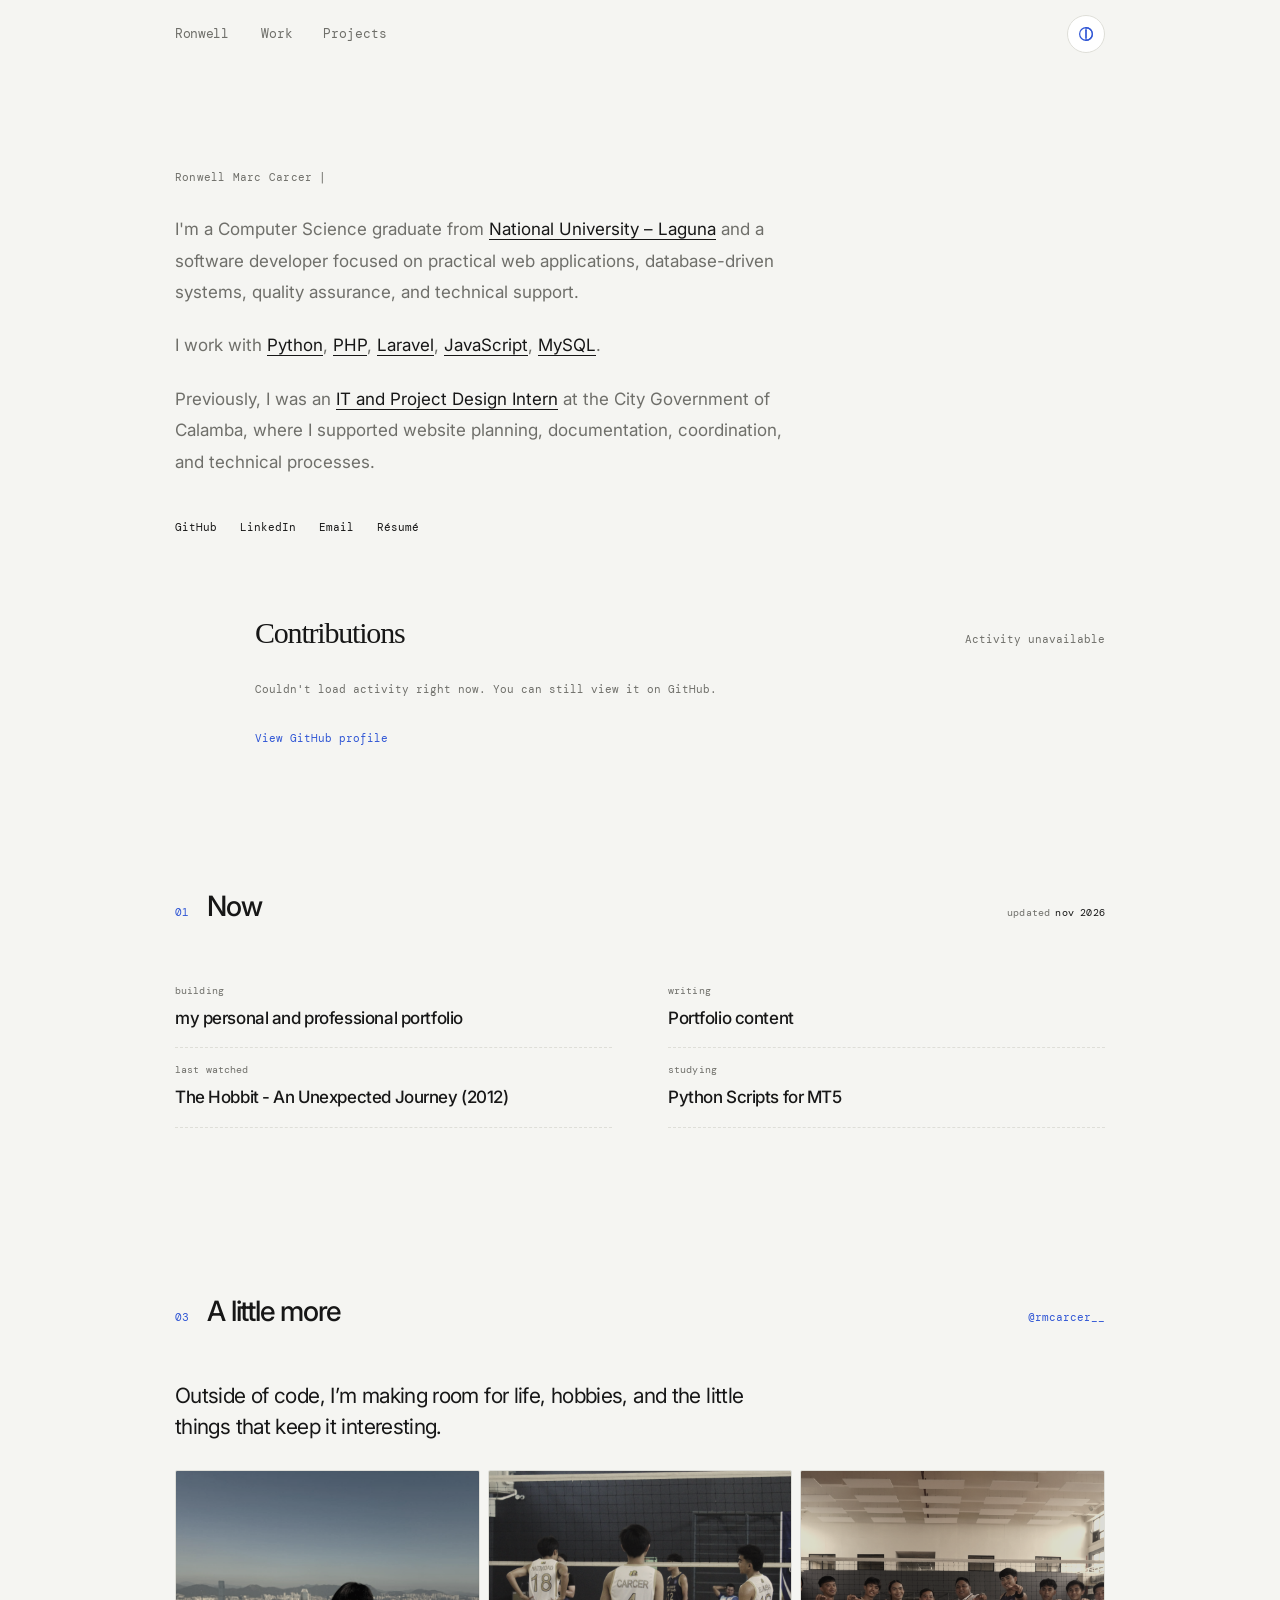
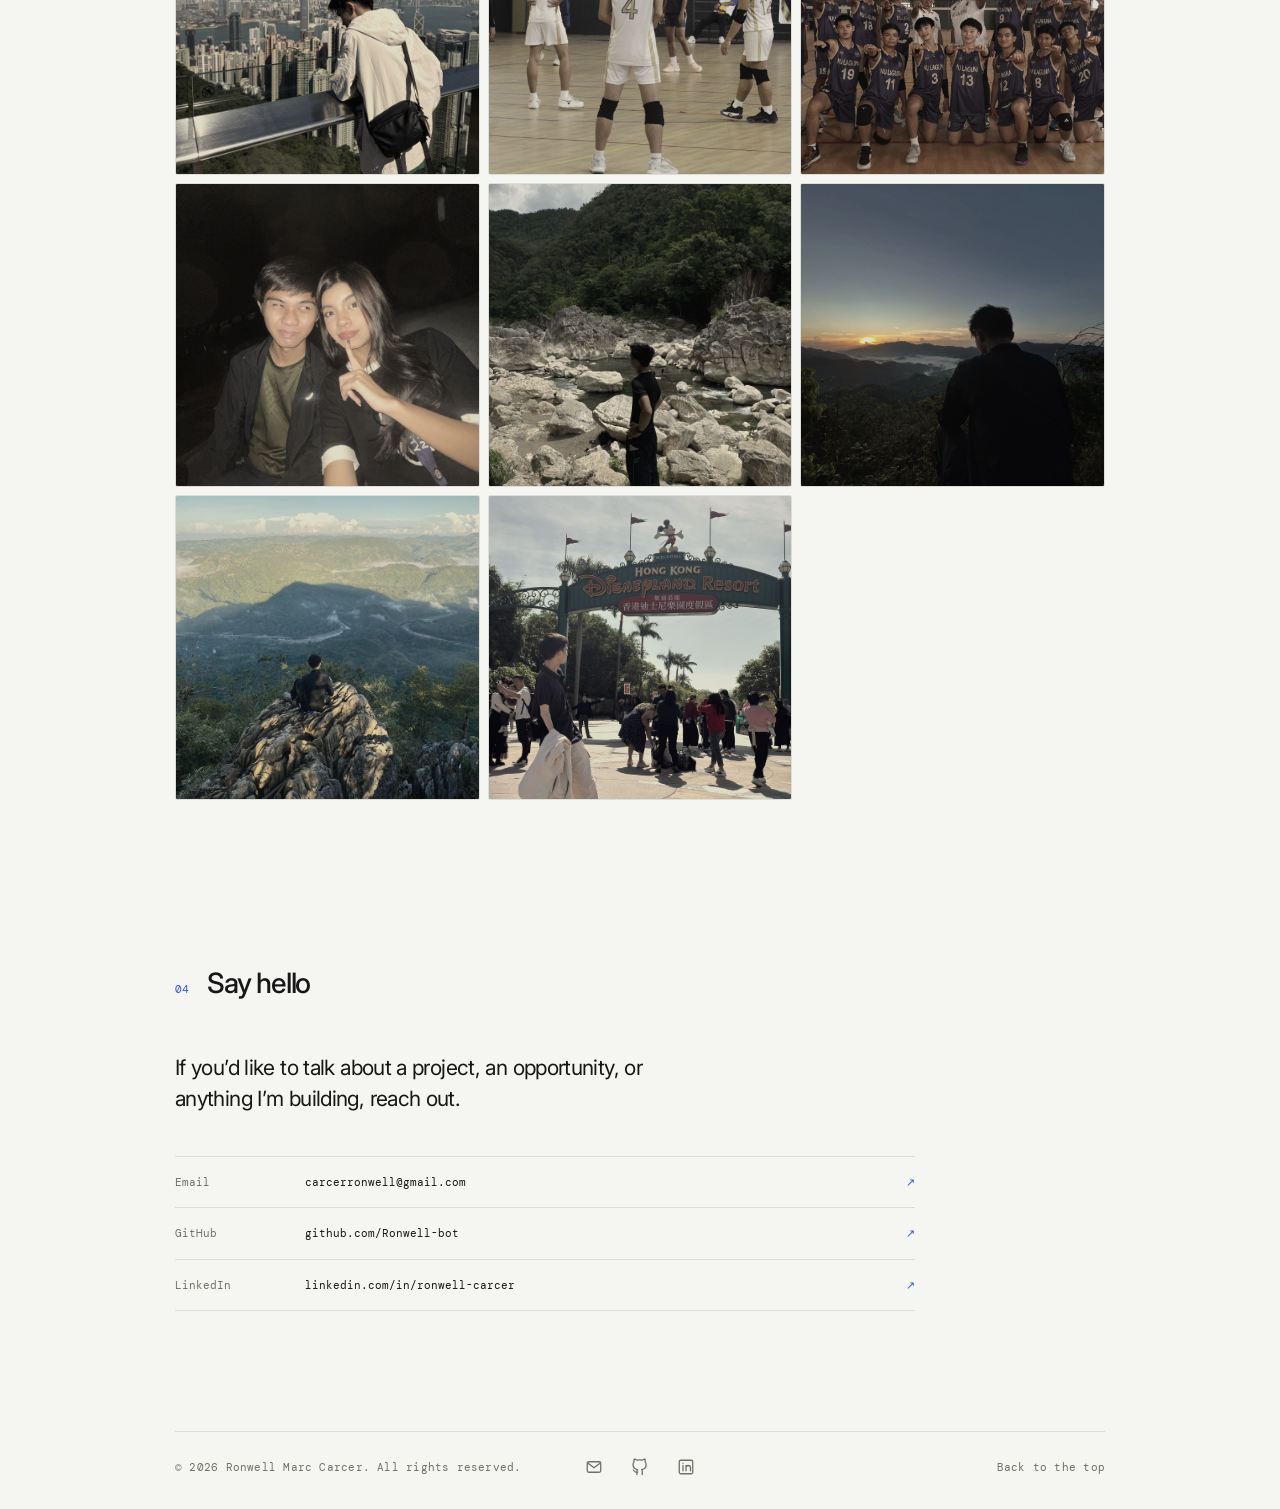
==== index.html @ 6687332a "First commit" ====
<!doctype html>
<html lang="en">
  <head>
    <meta charset="UTF-8" />
    <meta name="viewport" content="width=device-width, initial-scale=1.0" />
    <meta name="theme-color" content="#f5f5f2" />
    <meta
      name="description"
      content="Ronwell Marc Carcer — Computer Science graduate, software developer, and web developer."
    />
    <title>Ronwell Marc Carcer</title>
    <link rel="stylesheet" href="/style.css" />
    <link rel="icon" href="/assets/site/favicons/paper.png" type="image/png" />
  </head>
  <body data-theme="paper">
    <header class="site-header">
      <a class="site-name" href="#top">Ronwell</a>
      <nav class="site-nav" aria-label="Primary navigation">
        <a href="/work.html">Work</a>
        <a href="/projects.html">Projects</a>
      </nav>
      <div class="theme-switcher">
        <button
          class="theme-button"
          type="button"
          data-theme-toggle
          aria-label="Switch theme: Paper (next: Signal)"
          title="Theme: Paper"
        >
          <svg
            viewBox="0 0 24 24"
            fill="none"
            stroke="currentColor"
            stroke-width="1.6"
            stroke-linecap="round"
            stroke-linejoin="round"
            aria-hidden="true"
          >
            <circle cx="12" cy="12" r="8.5" />
            <path d="M12 3.5a8.5 8.5 0 0 1 0 17z" />
            <path d="M12 7v10" />
          </svg>
        </button>
      </div>
    </header>

    <main id="top" class="page-shell">
      <section class="intro-section" aria-labelledby="intro-title">
        <p class="small-label">Ronwell Marc Carcer |</p>
        <div class="intro-copy" id="intro-copy"></div>
        <div
          class="social-links"
          id="social-links"
          aria-label="Social links"
        ></div>
      </section>

      <section
        class="contributions-section"
        aria-labelledby="contributions-title"
      >
        <div class="contributions-heading">
          <h2 id="contributions-title">Contributions</h2>
          <p id="contributions-total" aria-live="polite">Loading activity…</p>
        </div>
        <div class="contribution-scroll">
          <div class="contribution-calendar" id="contribution-calendar"></div>
        </div>
        <p class="contributions-link">
          <a href="https://github.com/Ronwell-bot" target="_blank" rel="noreferrer">
            View GitHub profile <span aria-hidden="true"></span> 
          </a>
        </p>
      </section>

      <section class="now-section" id="work" aria-labelledby="work-title">
        <div class="now-inner">
          <div class="now-heading">
            <div class="now-title">
              <span>01</span>
              <h2 id="work-title">Now</h2>
            </div>
            <p class="now-meta">
              updated <time datetime="2026-11">Nov 2026</time>
            </p>
          </div>
          <div class="now-list" aria-label="Current status updates">
            <div class="now-item">
              <span class="now-key">building</span>
              <span class="now-value"><a href="#projects">my personal and professional portfolio</a></span>
            </div>
            <div class="now-item">
              <span class="now-key">writing</span>
              <span class="now-value"><a href="#">Portfolio content</a></span>
            </div>
            <div class="now-item">
              <span class="now-key">last watched</span>
              <span class="now-value"><a href="#">The Hobbit - An Unexpected Journey (2012)</a></span>
            </div>
            <div class="now-item">
              <span class="now-key">studying</span>
              <span class="now-value">Python Scripts for MT5</span>
            </div>
          </div>
        </div>
      </section>

      <section
        class="content-section personal-section"
        id="personal"
        aria-labelledby="personal-title"
      >
        <div class="section-heading">
          <span>03</span>
          <h2 id="personal-title">A little more</h2>
          <a href="https://www.instagram.com/rmcarcer__/" class="personal-social" target="_blank" rel="noreferrer">
            <span>@rmcarcer__</span>
          </a>
        </div>

        <p class="now-lead personal-intro">
          Outside of code, I’m making room for life, hobbies, and the little
          things that keep it interesting.
        </p>

        <div class="personal-gallery" id="personal-gallery" aria-label="Personal photo gallery"></div>
      </section>

      <section
        class="content-section contact-section"
        aria-labelledby="contact-title"
      >
        <div class="section-heading">
          <span>04</span>
          <h2 id="contact-title">Say hello</h2>
        </div>
        <p class="now-lead contact-lead">
          If you’d like to talk about a project, an opportunity, or anything I’m
          building, reach out.
        </p>
        <div class="contact-list" id="contact-list"></div>
      </section>
    </main>

    <footer class="site-footer">
      <p class="footer-copyright">
        © <span id="year"></span> Ronwell Marc Carcer. All rights reserved.
      </p>
      <nav class="footer-socials" aria-label="Social links">
        <a href="mailto:carcerronwell@gmail.com" aria-label="Email Ronwell">
          <svg viewBox="0 0 24 24" aria-hidden="true">
            <rect x="3" y="5" width="18" height="14" rx="2" />
            <path d="m4 7 8 6 8-6" />
          </svg>
        </a>
        <a
          href="https://github.com/Ronwell-bot"
          target="_blank"
          rel="noreferrer"
          aria-label="Ronwell on GitHub"
        >
          <svg viewBox="0 0 24 24" aria-hidden="true">
            <path
              d="M9 19c-4.3 1.4-4.3-2.5-6-3m12 6v-3.9a3.4 3.4 0 0 0-.9-2.7c3-.3 6.1-1.5 6.1-6.7a5.2 5.2 0 0 0-1.4-3.6 4.8 4.8 0 0 0-.1-3.6s-1.2-.4-3.8 1.4a13.2 13.2 0 0 0-6.9 0C5.4 1.1 4.2 1.5 4.2 1.5a4.8 4.8 0 0 0-.1 3.6 5.2 5.2 0 0 0-1.4 3.6c0 5.2 3.1 6.4 6.1 6.7a3.4 3.4 0 0 0-.9 2.7V22"
            />
          </svg>
        </a>
        <a
          href="https://www.linkedin.com/in/ronwell-carcer-b3aa28269/"
          target="_blank"
          rel="noreferrer"
          aria-label="Ronwell on LinkedIn"
        >
          <svg viewBox="0 0 24 24" aria-hidden="true">
            <rect x="3" y="3" width="18" height="18" rx="2" />
            <path d="M8 10v7m0-10v.01M12 17v-7m0 3a3 3 0 0 1 6 0v4" />
          </svg>
        </a>
      </nav>
      <a class="footer-back-to-top" href="#top">
        Back to the top <span aria-hidden="true"></span>
      </a>
    </footer>
    <script src="/index.js" type="module"></script>
  </body>
</html>
---- style.css ----
@import url("https://fonts.googleapis.com/css2?family=DM+Mono:wght@400;500&family=Inter:wght@400;500;600&display=swap");

@property --background {
  syntax: "<color>";
  inherits: true;
  initial-value: #f5f5f2;
}
@property --surface {
  syntax: "<color>";
  inherits: true;
  initial-value: #ffffff;
}
@property --text {
  syntax: "<color>";
  inherits: true;
  initial-value: #171717;
}
@property --muted {
  syntax: "<color>";
  inherits: true;
  initial-value: #6f6f6a;
}
@property --faint {
  syntax: "<color>";
  inherits: true;
  initial-value: #a8a8a1;
}
@property --line {
  syntax: "<color>";
  inherits: true;
  initial-value: #deded8;
}
@property --accent {
  syntax: "<color>";
  inherits: true;
  initial-value: #3157d5;
}

:root {
  --background: #f5f5f2;
  --surface: #ffffff;
  --text: #171717;
  --muted: #6f6f6a;
  --faint: #a8a8a1;
  --line: #deded8;
  --accent: #3157d5;
  --shell: min(930px, calc(100% - 52px));
  --font-sans: "Inter", "Helvetica Neue", Helvetica, Arial, sans-serif;
  --font-mono: "DM Mono", "SFMono-Regular", Consolas, "Liberation Mono",
    monospace;
}

* {
  box-sizing: border-box;
}
html {
  scroll-behavior: smooth;
}
body {
  margin: 0;
  background: var(--background);
  color: var(--text);
  font-family: var(--font-sans);
  line-height: 1.65;
  transition:
    --background 700ms ease,
    --surface 700ms ease,
    --text 700ms ease,
    --muted 700ms ease,
    --faint 700ms ease,
    --line 700ms ease,
    --accent 700ms ease;
}
body[data-theme="signal"] {
  --background: #111315;
  --surface: #1d2123;
  --text: #ebeee8;
  --muted: #9ca39d;
  --faint: #737b75;
  --line: rgba(232, 235, 229, 0.16);
  --accent: #ff5a1f;
}
body[data-theme="grove"] {
  --background: #f1eee5;
  --surface: #faf8f1;
  --text: #292b24;
  --muted: #737568;
  --faint: #a4a493;
  --line: #d8d6c9;
  --accent: #687b45;
}
@media (prefers-reduced-motion: reduce) {
  body {
    transition: none;
  }
}
a {
  color: inherit;
  text-decoration: none;
}
a:hover,
a:focus-visible {
  color: var(--accent);
}
::selection {
  background: var(--text);
  color: var(--background);
}
.site-header {
  position: sticky;
  top: 0;
  z-index: 100;
  width: 100%;
  height: 68px;
  display: flex;
  align-items: center;
  justify-content: flex-start;
  padding: 0 calc((100% - var(--shell)) / 2);
  background: color-mix(in srgb, var(--background) 88%, transparent);
  -webkit-backdrop-filter: blur(10px);
  backdrop-filter: blur(7px);
  font-size: 14px;
}
.site-name {
  color: var(--muted);
  font-family: var(--font-mono);
  font-size: 13px;
  font-weight: 400;
  letter-spacing: -0.025em;
  margin-right: 32px;
}
.site-nav {
  display: flex;
  gap: 30px;
  color: var(--muted);
  font-family: var(--font-mono);
  font-size: 13px;
}
.site-nav a {
  transition: color 160ms ease;
}
.theme-switcher {
  display: flex;
  align-items: center;
  margin-left: auto;
}
.theme-button {
  width: 38px;
  height: 38px;
  display: grid;
  place-items: center;
  border: 1px solid var(--line);
  border-radius: 50%;
  background: var(--surface);
  color: var(--accent);
  cursor: pointer;
  transition:
    transform 160ms ease,
    background 160ms ease,
    color 160ms ease;
}
.theme-button:hover,
.theme-button:focus-visible {
  transform: rotate(20deg);
}
.theme-button:focus-visible {
  outline: 2px solid var(--accent);
  outline-offset: 3px;
}
.theme-button svg {
  width: 18px;
  height: 18px;
}
.page-shell {
  width: var(--shell);
  margin: 0 auto;
}
.intro-section {
  padding: 100px 0 72px;
  max-width: 715px;
}
.small-label,
.section-heading > span,
.project-type,
.project-stack,
.site-footer {
  color: var(--muted);
  font-family: var(--font-mono);
  font-size: 11px;
  letter-spacing: 0.02em;
}
.small-label {
  margin-bottom: 28px;
}
h1,
h2,
h3,
p {
  margin-top: 0;
}
h1 {
  max-width: 700px;
  margin-bottom: 38px;
  font-size: clamp(42px, 7vw, 76px);
  line-height: 1.04;
  letter-spacing: -0.055em;
  font-weight: 500;
}
.intro-copy {
  max-width: 640px;
  color: var(--muted);
  font-size: 17px;
  line-height: 1.85;
}
.intro-copy p {
  margin-bottom: 22px;
}
.intro-copy a {
  color: var(--text);
  border-bottom: 1px solid var(--text);
  transition:
    color 160ms ease,
    border-color 160ms ease;
}
.intro-copy a:hover,
.intro-copy a:focus-visible {
  color: var(--accent);
  border-color: var(--accent);
}
.social-links {
  display: flex;
  flex-wrap: wrap;
  gap: 23px;
  margin-top: 40px;
  font-family: var(--font-mono);
  font-size: 11px;
}
.social-links span {
  color: var(--muted);
  margin-left: 3px;
}
.contributions-section {
  padding-bottom: 56px;
  padding-left: 80px;
}
.contributions-heading {
  display: flex;
  align-items: baseline;
  justify-content: space-between;
  gap: 20px;
  margin-bottom: 22px;
}
.contributions-heading h2 {
  margin: 0;
  font-family: Georgia, "Times New Roman", serif;
  font-size: 30px;
  font-weight: 400;
  letter-spacing: -0.04em;
}
.contributions-heading p,
.contributions-link {
  margin: 0;
  color: var(--muted);
  font-family: var(--font-mono);
  font-size: 11px;
}
.contribution-scroll {
  overflow-x: auto;
  padding-bottom: 6px;
  scrollbar-color: var(--faint) transparent;
}
.contribution-calendar {
  display: flex;
  gap: 10px;
  width: max-content;
}
.contribution-weekday-labels {
  display: grid;
  grid-template-rows: repeat(7, 12px);
  gap: 4px;
  padding-top: 17px;
  color: var(--muted);
  font-family: var(--font-mono);
  font-size: 9px;
  line-height: 12px;
}
.contribution-weekday-labels span {
  height: 12px;
}
.contribution-calendar-main {
  min-width: 0;
}
.contribution-months,
.contribution-grid {
  display: grid;
  grid-template-columns: repeat(var(--week-count), 12px);
  column-gap: 4px;
}
.contribution-months {
  height: 17px;
  color: var(--muted);
  font-family: var(--font-mono);
  font-size: 9px;
  line-height: 12px;
}
.contribution-months span {
  white-space: nowrap;
}
.contribution-grid {
  grid-template-rows: repeat(7, 12px);
  row-gap: 4px;
}
.contribution-day {
  width: 12px;
  height: 12px;
  border: 1px solid var(--line);
  border-radius: 2px;
  background: var(--surface);
}
.contribution-day[data-level="1"] {
  background: color-mix(in srgb, var(--accent) 22%, var(--surface));
}
.contribution-day[data-level="2"] {
  background: color-mix(in srgb, var(--accent) 42%, var(--surface));
}
.contribution-day[data-level="3"] {
  background: color-mix(in srgb, var(--accent) 66%, var(--surface));
}
.contribution-day[data-level="4"] {
  background: var(--accent);
}
.contributions-link {
  margin-top: 14px;
}
.contributions-link a {
  color: var(--accent);
  transition: color 160ms ease;
}
.contributions-link a:hover,
.contributions-link a:focus-visible {
  color: var(--text);
}
.contribution-error {
  color: var(--muted);
  font-family: var(--font-mono);
  font-size: 11px;
}
.content-section {
  padding: 80px 0;
}
.now-section {
  padding: 80px 0;
}
.now-inner {
  width: 100%;
}
.now-heading {
  display: flex;
  align-items: baseline;
  justify-content: space-between;
  gap: 20px;
  margin-bottom: 40px;
}
.now-title {
  display: flex;
  align-items: baseline;
  gap: 18px;
}
.now-title > span {
  color: var(--accent);
  font-family: var(--font-mono);
  font-size: 11px;
  letter-spacing: 0.02em;
}
.now-title h2 {
  margin: 0;
  color: var(--text);
  font-size: 28px;
  font-weight: 500;
  letter-spacing: -0.045em;
}
.now-meta {
  display: flex;
  gap: 5px;
  margin: 0;
  color: var(--muted);
  font-family: var(--font-mono);
  font-size: 10px;
  letter-spacing: 0.02em;
  text-transform: lowercase;
}
.now-meta time {
  color: var(--text);
}
.now-list {
  display: grid;
  grid-template-columns: repeat(2, minmax(0, 1fr));
  column-gap: 56px;
}
.now-item {
  display: flex;
  flex-direction: column;
  align-items: flex-start;
  gap: 6px;
  min-width: 0;
  padding: 14px 0 17px;
  border-bottom: 1px dashed var(--line);
}
.now-key {
  color: var(--muted);
  font-family: var(--font-mono);
  font-size: 10px;
  letter-spacing: 0.01em;
  text-transform: lowercase;
}
.now-value {
  color: var(--text);
  font-size: 17px;
  font-weight: 500;
  letter-spacing: -0.025em;
  line-height: 1.45;
}
.now-value a {
  color: inherit;
  border: 0;
  transition: color 160ms ease;
}
.now-value a:hover,
.now-value a:focus-visible {
  color: var(--accent);
}
.section-heading {
  display: flex;
  align-items: baseline;
  gap: 18px;
  margin-bottom: 46px;
}
.personal-social {
  margin: 0 0 0 auto;
  color: var(--muted);
  font-family: var(--font-mono);
  font-size: 11px;
}
.personal-social span {
  color: var(--accent);
}
.section-heading > span {
  color: var(--accent);
}
.section-heading h2 {
  margin: 0;
  font-size: 28px;
  font-weight: 500;
  letter-spacing: -0.045em;
}
.now-lead {
  max-width: 600px;
  margin-bottom: 24px;
  font-size: 21px;
  line-height: 1.48;
  letter-spacing: -0.03em;
}
.body-copy {
  max-width: 600px;
  color: var(--muted);
  font-size: 15px;
  line-height: 1.8;
}
.project-list {
  border-top: 1px solid var(--line);
}
.project-row {
  display: grid;
  grid-template-columns: 55px minmax(0, 1fr) 225px;
  gap: 25px;
  padding: 25px 0 29px;
  border-bottom: 1px solid var(--line);
  transition:
    padding 180ms ease,
    background 180ms ease;
}
.project-row:hover {
  padding-left: 12px;
  padding-right: 12px;
  background: var(--surface);
}
.project-index {
  color: var(--accent);
  font-family: var(--font-mono);
  font-size: 11px;
  padding-top: 4px;
}
.project-type {
  margin-bottom: 10px;
}
.project-main h3 {
  margin-bottom: 10px;
  font-size: 23px;
  font-weight: 500;
  letter-spacing: -0.04em;
}
.project-description {
  max-width: 470px;
  color: var(--muted);
  font-size: 14px;
  line-height: 1.7;
  margin: 0;
}
.project-stack {
  padding-top: 4px;
  line-height: 1.7;
  text-align: right;
}
.personal-intro {
  max-width: 620px;
  margin-bottom: 28px;
}
.personal-gallery {
  display: grid;
  grid-template-columns: repeat(3, minmax(0, 1fr));
  gap: 8px;
  width: 100%;
}
.personal-photo {
  margin: 0;
}
.personal-photo-button {
  width: 100%;
  aspect-ratio: 1 / 1;
  display: block;
  padding: 0;
  border: 1px solid var(--line);
  border-radius: 2px;
  overflow: hidden;
  background: var(--surface);
  cursor: pointer;
  transition:
    transform 180ms ease,
    border-color 180ms ease,
    box-shadow 180ms ease;
}
.personal-photo-button:hover,
.personal-photo-button:focus-visible {
  transform: translateY(-1px);
  border-color: rgba(49, 87, 213, 0.45);
  box-shadow: 0 10px 24px rgba(23, 23, 23, 0.08);
}
.personal-photo-button:focus-visible {
  outline: 2px solid var(--accent);
  outline-offset: 2px;
}
.personal-photo-button img {
  display: block;
  width: 100%;
  height: 100%;
  object-fit: cover;
  filter: grayscale(0.2) sepia(0.35) contrast(0.96) brightness(0.88);
  transition:
    transform 220ms ease,
    filter 220ms ease,
    brightness 220ms ease;
}
.personal-photo-button:hover img,
.personal-photo-button:focus-visible img {
  transform: scale(1.03);
  filter: grayscale(0.15) sepia(0.28) contrast(1) brightness(0.84);
}
.lightbox {
  position: fixed;
  inset: 0;
  z-index: 1000;
  display: flex;
  align-items: center;
  justify-content: center;
  padding: 24px;
  background: rgba(15, 14, 12, 0.78);
  opacity: 0;
  visibility: hidden;
  transition: opacity 180ms ease, visibility 180ms ease;
}
.lightbox.visible {
  opacity: 1;
  visibility: visible;
}
.lightbox-inner {
  position: relative;
  display: flex;
  align-items: center;
  justify-content: center;
  max-width: min(92vw, 980px);
}
.lightbox-figure {
  margin: 0;
  display: flex;
  flex-direction: column;
  gap: 12px;
}
.lightbox-figure img {
  display: block;
  max-width: min(82vw, 860px);
  max-height: 80vh;
  object-fit: contain;
  border-radius: 10px;
  background: rgba(255, 255, 255, 0.04);
  box-shadow: 0 24px 80px rgba(0, 0, 0, 0.22);
}
.lightbox-button,
.lightbox-close {
  position: absolute;
  display: grid;
  place-items: center;
  width: 42px;
  height: 42px;
  border: 1px solid rgba(255, 255, 255, 0.2);
  border-radius: 50%;
  background: rgba(15, 15, 15, 0.42);
  color: #fff;
  font-size: 20px;
  line-height: 1;
  cursor: pointer;
}
.lightbox-button {
  top: 50%;
  transform: translateY(-50%);
}
.lightbox-prev {
  left: -54px;
}
.lightbox-next {
  right: -54px;
}
.lightbox-close {
  top: -16px;
  right: -16px;
}
.lightbox-button:hover,
.lightbox-close:hover,
.lightbox-button:focus-visible,
.lightbox-close:focus-visible {
  background: rgba(255, 255, 255, 0.12);
  outline: none;
}
body.lightbox-open {
  overflow: hidden;
}
.contact-section {
  padding-bottom: 120px;
}
.contact-lead {
  max-width: 520px;
}
.contact-list {
  max-width: 740px;
  margin-top: 42px;
  border-top: 1px solid var(--line);
}
.contact-row {
  display: grid;
  grid-template-columns: 110px 1fr 20px;
  gap: 20px;
  padding: 16px 0;
  border-bottom: 1px solid var(--line);
  font-family: var(--font-mono);
  font-size: 11px;
}
.contact-row span:first-child {
  color: var(--muted);
}
.contact-row strong {
  font-weight: 400;
}
.contact-row span:last-child {
  color: var(--accent);
  text-align: right;
}
.site-footer {
  width: var(--shell);
  margin: 0 auto;
  padding: 25px 0 32px;
  display: grid;
  grid-template-columns: 1fr auto 1fr;
  align-items: center;
  gap: 20px;
  border-top: 1px solid var(--line);
}
.footer-copyright {
  margin: 0;
  color: var(--muted);
}
.footer-socials {
  display: flex;
  align-items: center;
  justify-content: center;
  gap: 26px;
}
.footer-socials a {
  display: grid;
  width: 20px;
  height: 20px;
  place-items: center;
  color: var(--muted);
  transition: color 160ms ease;
}
.footer-socials a:hover,
.footer-socials a:focus-visible {
  color: var(--accent);
}
.footer-socials svg {
  width: 18px;
  height: 18px;
  fill: none;
  stroke: currentColor;
  stroke-linecap: round;
  stroke-linejoin: round;
  stroke-width: 1.7;
}
.footer-back-to-top {
  justify-self: end;
  color: var(--muted);
  font-family: var(--font-mono);
  font-size: 11px;
  transition: color 160ms ease;
}
.footer-back-to-top:hover,
.footer-back-to-top:focus-visible {
  color: var(--accent);
}
@media (max-width: 700px) {
  :root {
    --shell: min(100% - 36px, 560px);
  }
  .site-header {
    height: 64px;
    padding: 0 18px;
  }
  .site-nav {
    gap: 16px;
    font-size: 11px;
  }
  .site-name {
    margin-right: 18px;
    font-size: 11px;
  }
  .contributions-section {
    padding-bottom: 42px;
  }
  .contributions-heading h2 {
    font-size: 27px;
  }
  .personal-social {
    font-size: 10px;
  }
  .intro-section {
    padding: 70px 0 10px 20px;
  }
  .intro-copy {
    font-size: 16px;
    line-height: 1.75;
  }
  .content-section {
    padding: 62px 0;
  }
  .now-section {
    padding: 38px 0 32px;
  }
  .now-heading {
    margin-bottom: 18px;
  }
  .now-list {
    grid-template-columns: 1fr;
  }
  .now-value {
    font-size: 19px;
  }
  .project-row {
    grid-template-columns: 34px minmax(0, 1fr);
    gap: 15px;
  }
  .project-stack {
    grid-column: 2;
    padding: 0;
    text-align: left;
  }
  .project-row:hover {
    padding-left: 0;
    padding-right: 0;
    background: transparent;
  }
  .personal-gallery {
    grid-template-columns: repeat(2, minmax(0, 1fr));
  }
  .site-footer {
    grid-template-columns: 1fr;
    justify-items: center;
    gap: 18px;
    text-align: center;
  }
  .footer-back-to-top {
    justify-self: center;
  }
}
@media (max-width: 560px) {
  .personal-gallery {
    grid-template-columns: 1fr;
  }
  .lightbox-button,
  .lightbox-close {
    width: 36px;
    height: 36px;
  }
  .lightbox-prev {
    left: -12px;
  }
  .lightbox-next {
    right: -12px;
  }
  .lightbox-close {
    top: -12px;
    right: -12px;
  }
}
@media (prefers-reduced-motion: reduce) {
  html {
    scroll-behavior: auto;
  }
}
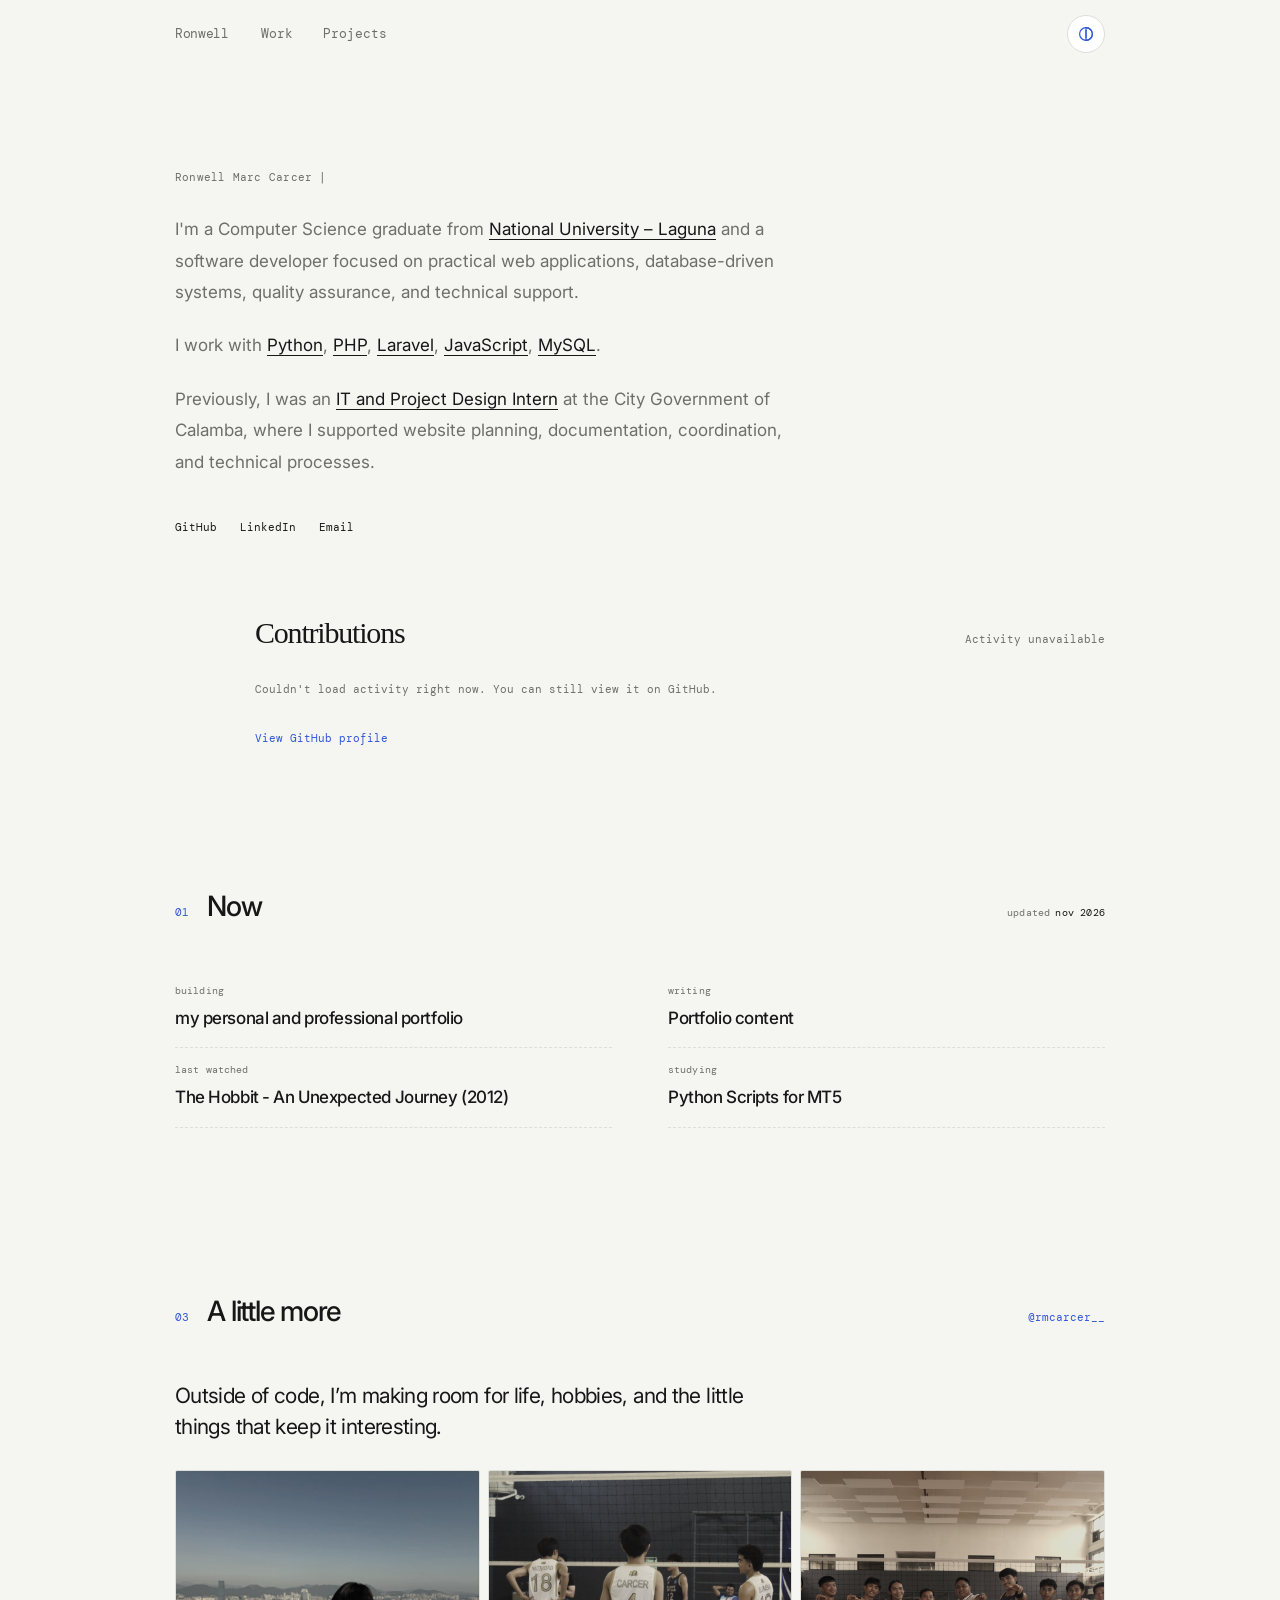
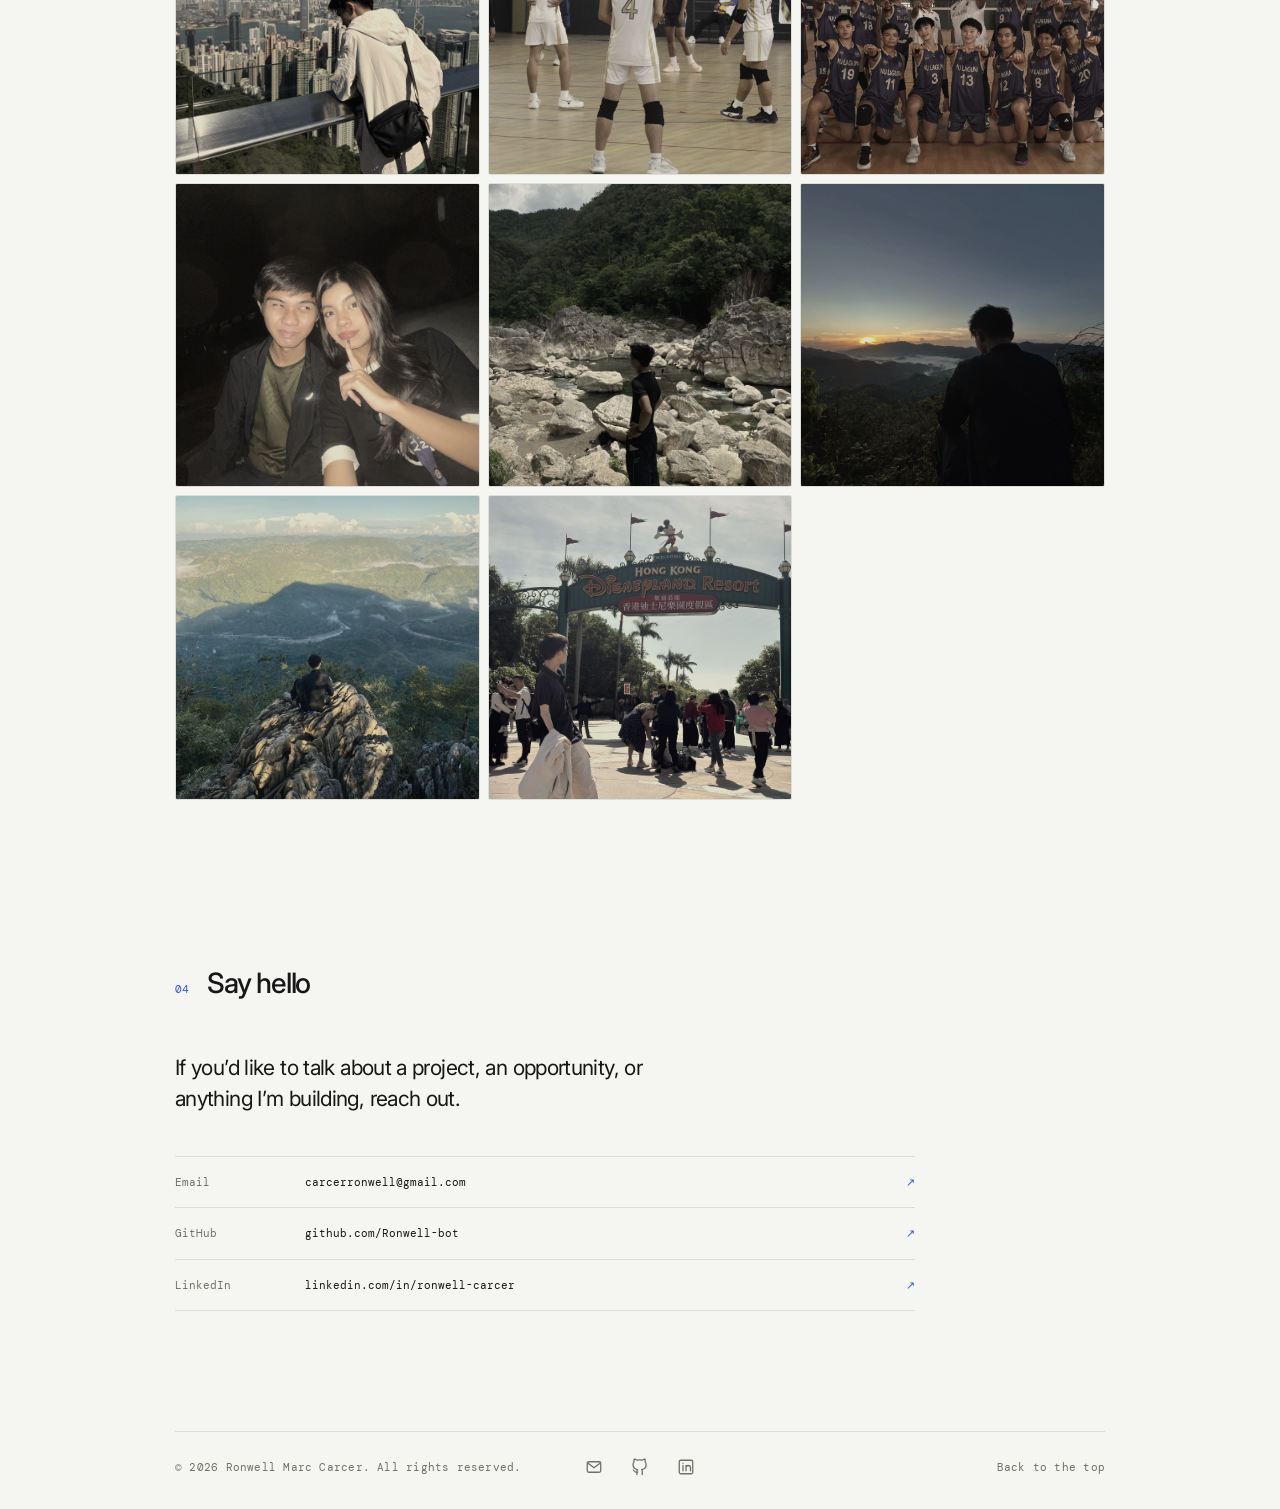
==== commit 0dd5daca: "Fixed file paths" ====
--- a/index.html
+++ b/index.html
@@ -9,15 +9,15 @@
       content="Ronwell Marc Carcer — Computer Science graduate, software developer, and web developer."
     />
     <title>Ronwell Marc Carcer</title>
-    <link rel="stylesheet" href="/style.css" />
-    <link rel="icon" href="/assets/site/favicons/paper.png" type="image/png" />
+    <link rel="stylesheet" href="style.css" />
+    <link rel="icon" href="assets/favicons/paper.png" type="image/png" />
   </head>
   <body data-theme="paper">
     <header class="site-header">
       <a class="site-name" href="#top">Ronwell</a>
       <nav class="site-nav" aria-label="Primary navigation">
-        <a href="/work.html">Work</a>
-        <a href="/projects.html">Projects</a>
+        <a href="work.html">Work</a>
+        <a href="projects.html">Projects</a>
       </nav>
       <div class="theme-switcher">
         <button
@@ -87,7 +87,7 @@
           <div class="now-list" aria-label="Current status updates">
             <div class="now-item">
               <span class="now-key">building</span>
-              <span class="now-value"><a href="#projects">my personal and professional portfolio</a></span>
+              <span class="now-value"><a href="projects.html">my personal and professional portfolio</a></span>
             </div>
             <div class="now-item">
               <span class="now-key">writing</span>
@@ -181,6 +181,6 @@
         Back to the top <span aria-hidden="true"></span>
       </a>
     </footer>
-    <script src="/index.js" type="module"></script>
+    <script src="index.js" type="module"></script>
   </body>
 </html>
--- a/style.css
+++ b/style.css
@@ -447,6 +447,7 @@
 .section-heading > span {
   color: var(--accent);
 }
+.section-heading h1,
 .section-heading h2 {
   margin: 0;
   font-size: 28px;
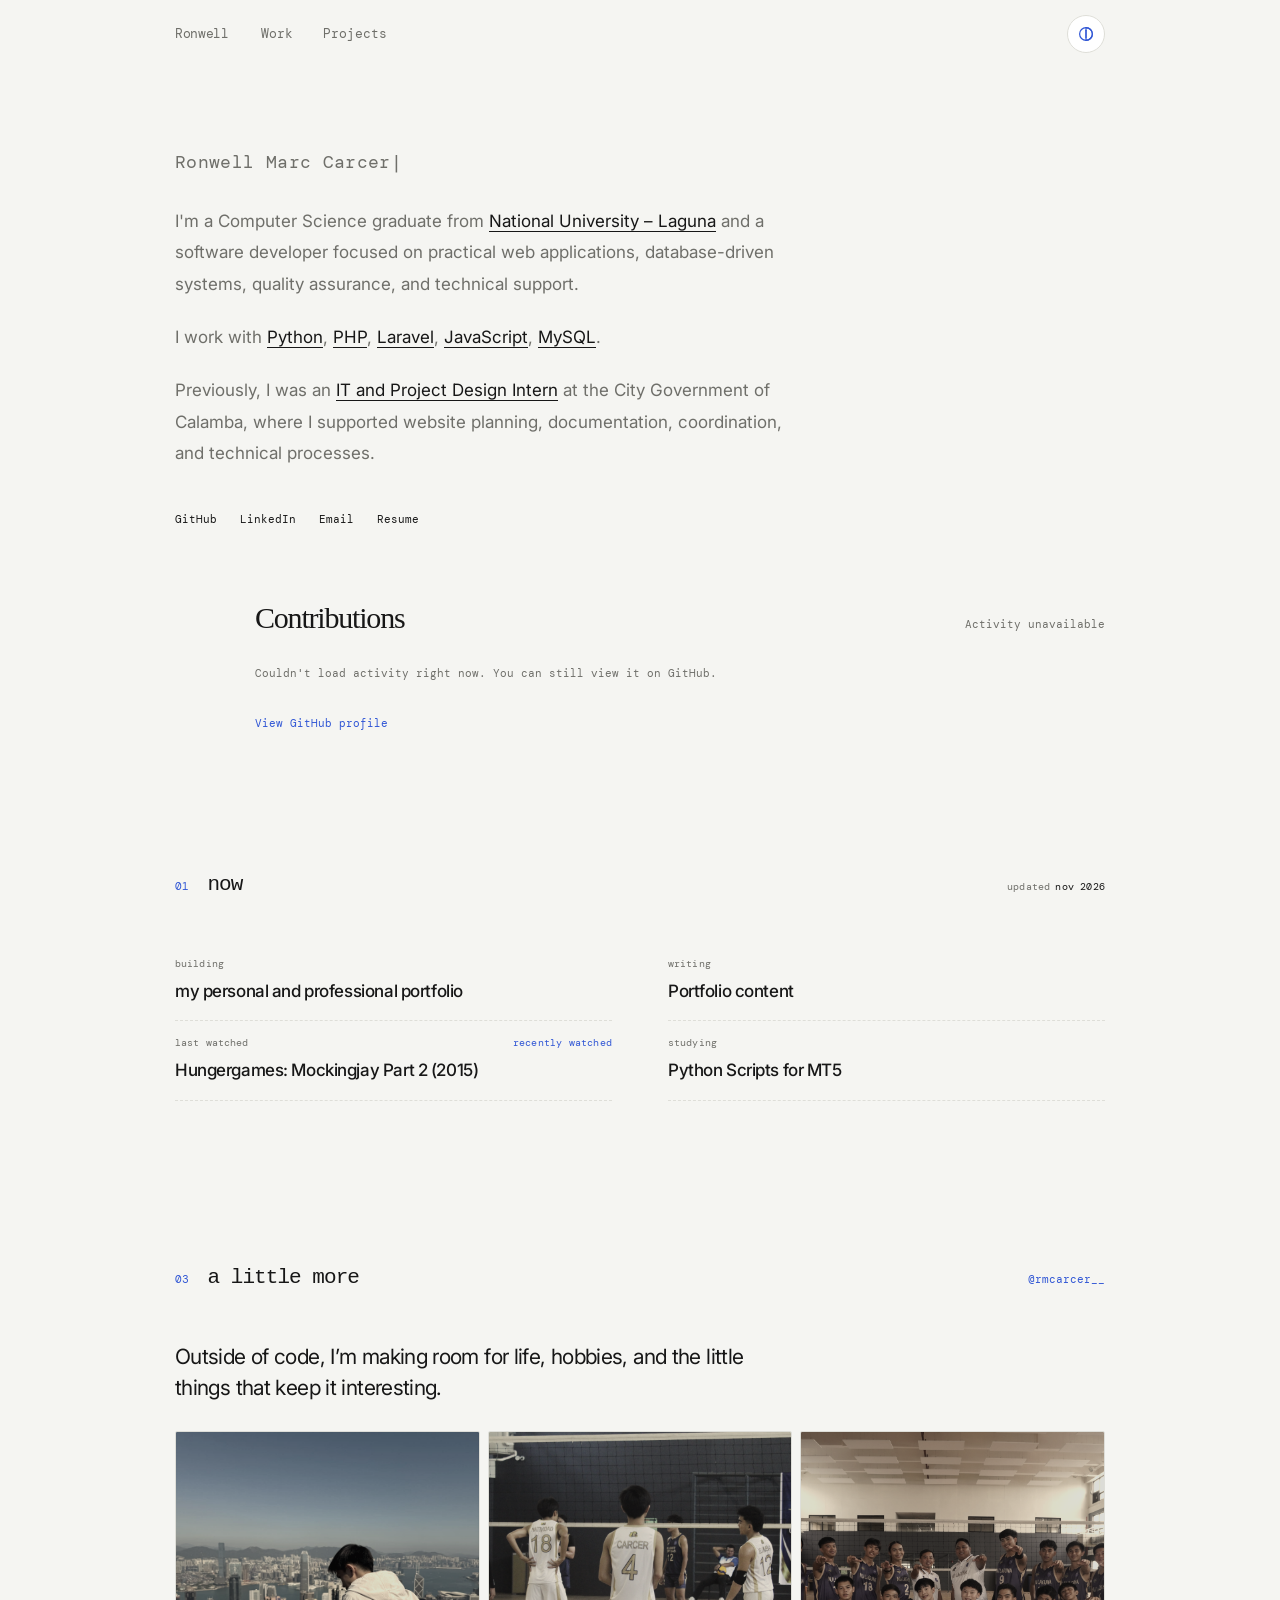
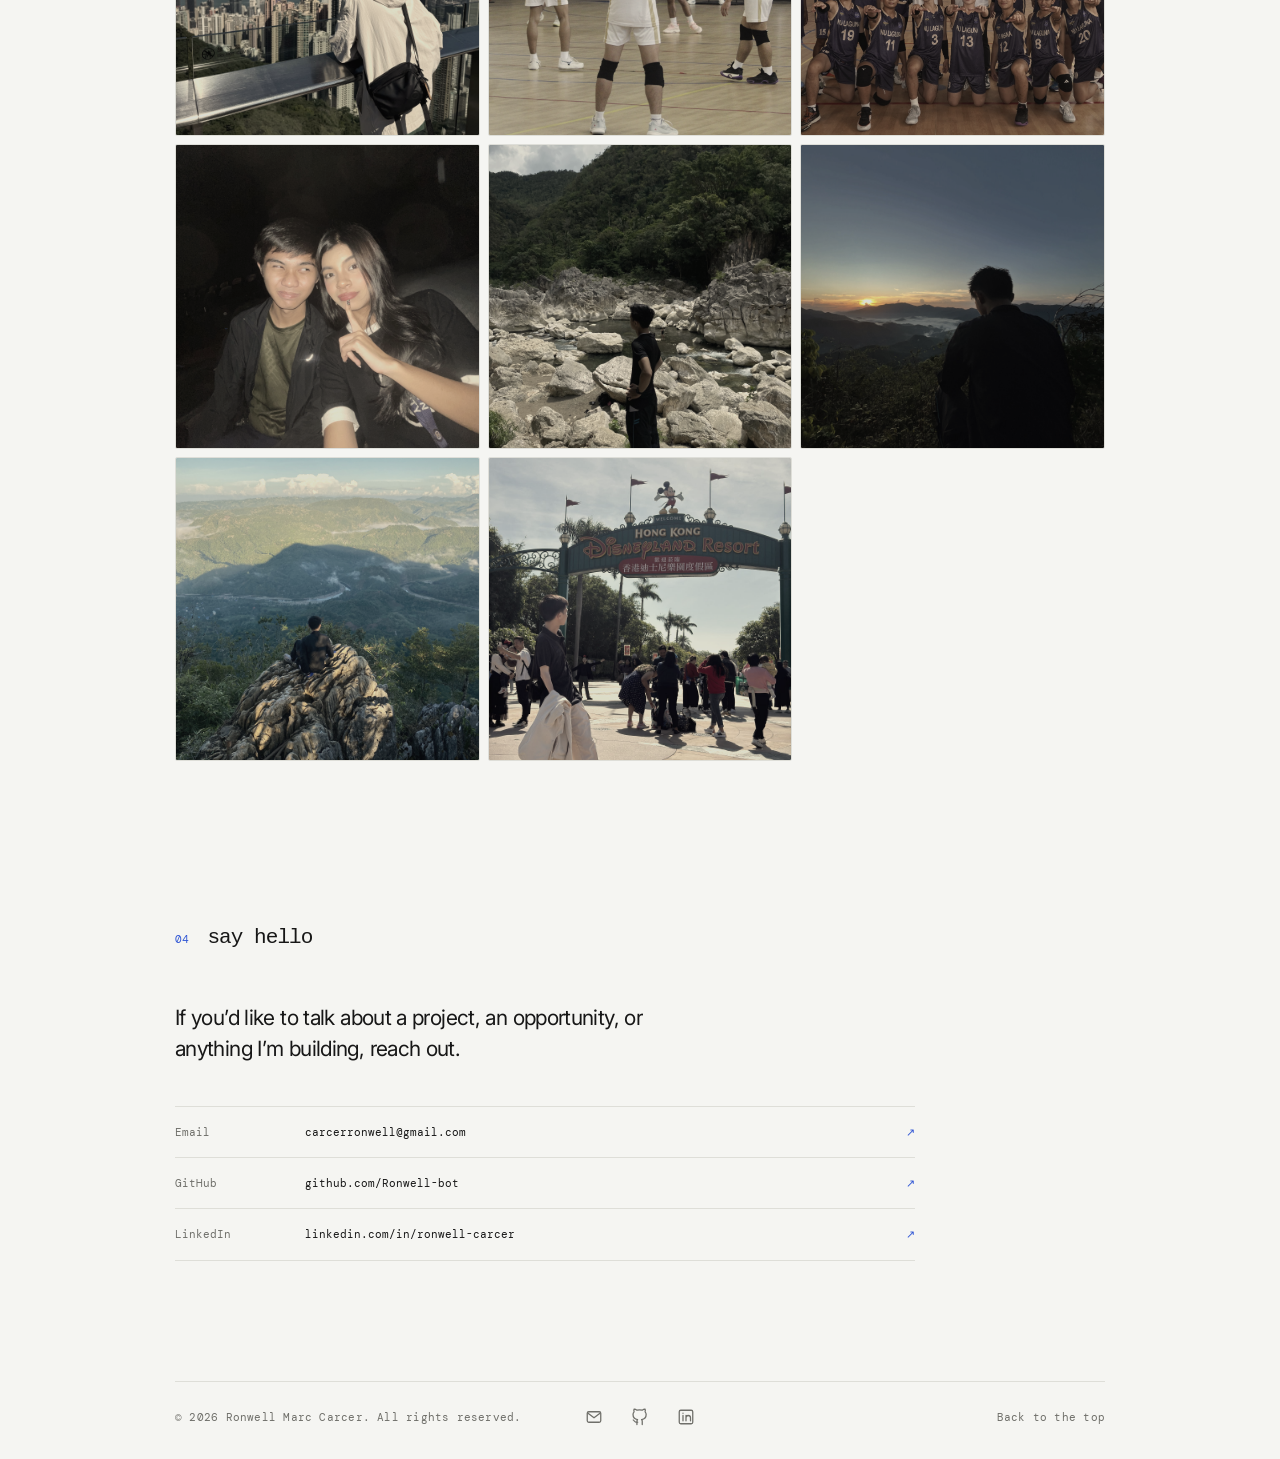
==== commit d697bdcc: "Fixed movie list and other fonts" ====
--- a/index.html
+++ b/index.html
@@ -46,7 +46,9 @@
 
     <main id="top" class="page-shell">
       <section class="intro-section" aria-labelledby="intro-title">
-        <p class="small-label">Ronwell Marc Carcer |</p>
+        <p class="small-label">
+          Ronwell Marc Carcer<span class="typing-cursor" aria-hidden="true">|</span>
+        </p>
         <div class="intro-copy" id="intro-copy"></div>
         <div
           class="social-links"
@@ -78,7 +80,7 @@
           <div class="now-heading">
             <div class="now-title">
               <span>01</span>
-              <h2 id="work-title">Now</h2>
+              <h2 id="work-title">now</h2>
             </div>
             <p class="now-meta">
               updated <time datetime="2026-11">Nov 2026</time>
@@ -94,8 +96,21 @@
               <span class="now-value"><a href="#">Portfolio content</a></span>
             </div>
             <div class="now-item">
-              <span class="now-key">last watched</span>
-              <span class="now-value"><a href="#">The Hobbit - An Unexpected Journey (2012)</a></span>
+              <div class="watch-history-meta">
+                <span class="now-key">last watched</span>
+                <button
+                  class="watch-history-recent watch-history-trigger"
+                  type="button"
+                  data-watch-history-trigger
+                  aria-haspopup="dialog"
+                  aria-controls="watch-history-dialog"
+                >
+                  recently watched
+                </button>
+              </div>
+              <span class="now-value" data-latest-watch-title>
+                Hungergames: Mockingjay Part 2 (2015)
+              </span>
             </div>
             <div class="now-item">
               <span class="now-key">studying</span>
@@ -112,7 +127,7 @@
       >
         <div class="section-heading">
           <span>03</span>
-          <h2 id="personal-title">A little more</h2>
+          <h2 id="personal-title">a little more</h2>
           <a href="https://www.instagram.com/rmcarcer__/" class="personal-social" target="_blank" rel="noreferrer">
             <span>@rmcarcer__</span>
           </a>
@@ -132,7 +147,7 @@
       >
         <div class="section-heading">
           <span>04</span>
-          <h2 id="contact-title">Say hello</h2>
+          <h2 id="contact-title">say hello</h2>
         </div>
         <p class="now-lead contact-lead">
           If you’d like to talk about a project, an opportunity, or anything I’m
@@ -141,6 +156,39 @@
         <div class="contact-list" id="contact-list"></div>
       </section>
     </main>
+
+    <dialog
+      class="watch-history-dialog"
+      id="watch-history-dialog"
+      aria-labelledby="watch-history-title"
+    >
+      <div class="watch-modal-panel">
+        <header class="watch-modal-header">
+          <div class="watch-modal-heading">
+            <div class="modal-title-row">
+              <p class="modal-eyebrow" id="watch-history-title">Recently Watched</p>
+              <span class="watch-count" id="watch-history-count"></span>
+            </div>
+          </div>
+          <button
+            class="modal-close"
+            type="button"
+            data-watch-history-close
+            aria-label="Close watch history"
+          >
+            ×
+          </button>
+        </header>
+        <ol
+          class="watch-history-list"
+          id="watch-history-list"
+          aria-label="Watch history entries"
+        ></ol>
+        <footer class="watch-modal-footer">
+          <span>last updated <time datetime="2026-11">Nov 2026</time></span>
+        </footer>
+      </div>
+    </dialog>
 
     <footer class="site-footer">
       <p class="footer-copyright">
--- a/style.css
+++ b/style.css
@@ -93,6 +93,9 @@
   body {
     transition: none;
   }
+  .typing-cursor {
+    animation: none;
+  }
 }
 a {
   color: inherit;
@@ -176,7 +179,7 @@
   margin: 0 auto;
 }
 .intro-section {
-  padding: 100px 0 72px;
+  padding: 80px 0 65px;
   max-width: 715px;
 }
 .small-label,
@@ -191,6 +194,15 @@
 }
 .small-label {
   margin-bottom: 28px;
+  font-size: 18px;
+}
+.typing-cursor {
+  animation: typing-cursor-blink 1s steps(2, start) infinite;
+}
+@keyframes typing-cursor-blink {
+  to {
+    visibility: hidden;
+  }
 }
 h1,
 h2,
@@ -206,6 +218,12 @@
   letter-spacing: -0.055em;
   font-weight: 500;
 }
+#contact-title,
+#personal-title,
+#work-title {
+    font-family: var(--font-mono);
+    font-size: 21px;
+}
 .intro-copy {
   max-width: 640px;
   color: var(--muted);
@@ -428,6 +446,184 @@
 .now-value a:hover,
 .now-value a:focus-visible {
   color: var(--accent);
+}
+.watch-history-trigger {
+  padding: 0;
+  border: 0;
+  background: none;
+  color: var(--accent);
+  font: 10px var(--font-mono);
+  letter-spacing: 0.02em;
+  text-transform: lowercase;
+  cursor: pointer;
+  transition: color 160ms ease;
+}
+.watch-history-trigger:hover,
+.watch-history-trigger:focus-visible {
+  color: var(--text);
+}
+.watch-history-trigger:focus-visible {
+  outline: 2px solid var(--accent);
+  outline-offset: 3px;
+}
+.watch-history-meta {
+  display: flex;
+  align-items: baseline;
+  justify-content: space-between;
+  gap: 16px;
+  width: 100%;
+}
+.watch-history-dialog {
+  width: min(660px, calc(100% - 32px));
+  max-height: min(720px, calc(100% - 24px));
+  overflow-y: auto;
+  margin: auto;
+  padding: 0;
+  border: 1px solid var(--line);
+  background: var(--surface);
+  color: var(--text);
+  box-shadow: 0 24px 80px rgba(23, 23, 23, 0.16);
+}
+.watch-history-dialog::backdrop {
+  background: rgba(23, 23, 23, 0.42);
+}
+.watch-modal-panel {
+  padding: clamp(20px, 4vw, 36px);
+}
+.watch-modal-header {
+  display: flex;
+  align-items: flex-start;
+  justify-content: space-between;
+  gap: 32px;
+  padding-bottom: 20px;
+  border-bottom: 1px solid var(--line);
+}
+.watch-modal-heading {
+  min-width: 0;
+}
+.modal-eyebrow {
+  margin: 0 0 12px;
+  color: var(--muted);
+  font-family: var(--font-mono);
+  font-size: 10px;
+  letter-spacing: 0.04em;
+  text-transform: uppercase;
+}
+.modal-title-row {
+  display: flex;
+  align-items: baseline;
+  flex-wrap: wrap;
+  gap: 10px 18px;
+}
+.modal-title-row h2 {
+  margin: 0;
+  font-size: clamp(30px, 5vw, 38px);
+  font-weight: 500;
+  letter-spacing: -0.045em;
+}
+.watch-count {
+  padding-left: 12px;
+  border-left: 1px solid var(--line);
+  color: var(--accent);
+  font-family: var(--font-mono);
+  font-size: 10px;
+  letter-spacing: 0.02em;
+  white-space: nowrap;
+}
+.modal-description {
+  max-width: 420px;
+  margin: 12px 0 0;
+  color: var(--muted);
+  font-size: 13px;
+  line-height: 1.65;
+}
+.modal-close {
+  display: grid;
+  width: 34px;
+  height: 34px;
+  flex: 0 0 auto;
+  place-items: center;
+  padding: 0;
+  border: 1px solid var(--line);
+  background: transparent;
+  color: var(--muted);
+  font: inherit;
+  font-size: 22px;
+  line-height: 1;
+  cursor: pointer;
+}
+.modal-close:hover,
+.modal-close:focus-visible {
+  border-color: var(--accent);
+  color: var(--accent);
+}
+.watch-history-list {
+  margin: 0;
+  padding: 0;
+  list-style: none;
+}
+.watch-history-item {
+  display: grid;
+  grid-template-columns: 30px minmax(0, 1fr) auto;
+  align-items: baseline;
+  gap: 14px;
+  padding: 12px 10px;
+  border-bottom: 1px dashed var(--line);
+  transition: background-color 160ms ease;
+}
+.watch-history-item:hover {
+  background: color-mix(in srgb, var(--accent) 5%, transparent);
+}
+.watch-history-item:first-child .watch-history-index {
+  color: var(--accent);
+}
+.watch-history-item:first-child .watch-history-name {
+  color: var(--text);
+  font-size: 17px;
+  font-weight: 500;
+}
+.watch-history-index,
+.watch-history-year {
+  color: var(--muted);
+  font-family: var(--font-mono);
+  font-size: 10px;
+}
+.watch-history-year,
+.watch-modal-footer time {
+  color: var(--accent);
+}
+.watch-history-name {
+  color: var(--muted);
+  font-size: 15px;
+  line-height: 1.5;
+  overflow-wrap: anywhere;
+}
+.watch-modal-footer {
+  display: flex;
+  justify-content: flex-end;
+  margin-top: 14px;
+  padding-top: 10px;
+  border-top: 1px solid var(--line);
+  color: var(--muted);
+  font-family: var(--font-mono);
+  font-size: 9px;
+  letter-spacing: 0.04em;
+  text-transform: lowercase;
+}
+@media (max-width: 460px) {
+  .watch-history-dialog {
+    width: calc(100% - 24px);
+  }
+  .watch-modal-panel {
+    padding: 24px 18px;
+  }
+  .watch-modal-header {
+    gap: 16px;
+  }
+  .watch-history-item {
+    grid-template-columns: 24px minmax(0, 1fr) auto;
+    gap: 8px;
+  }
 }
 .section-heading {
   display: flex;
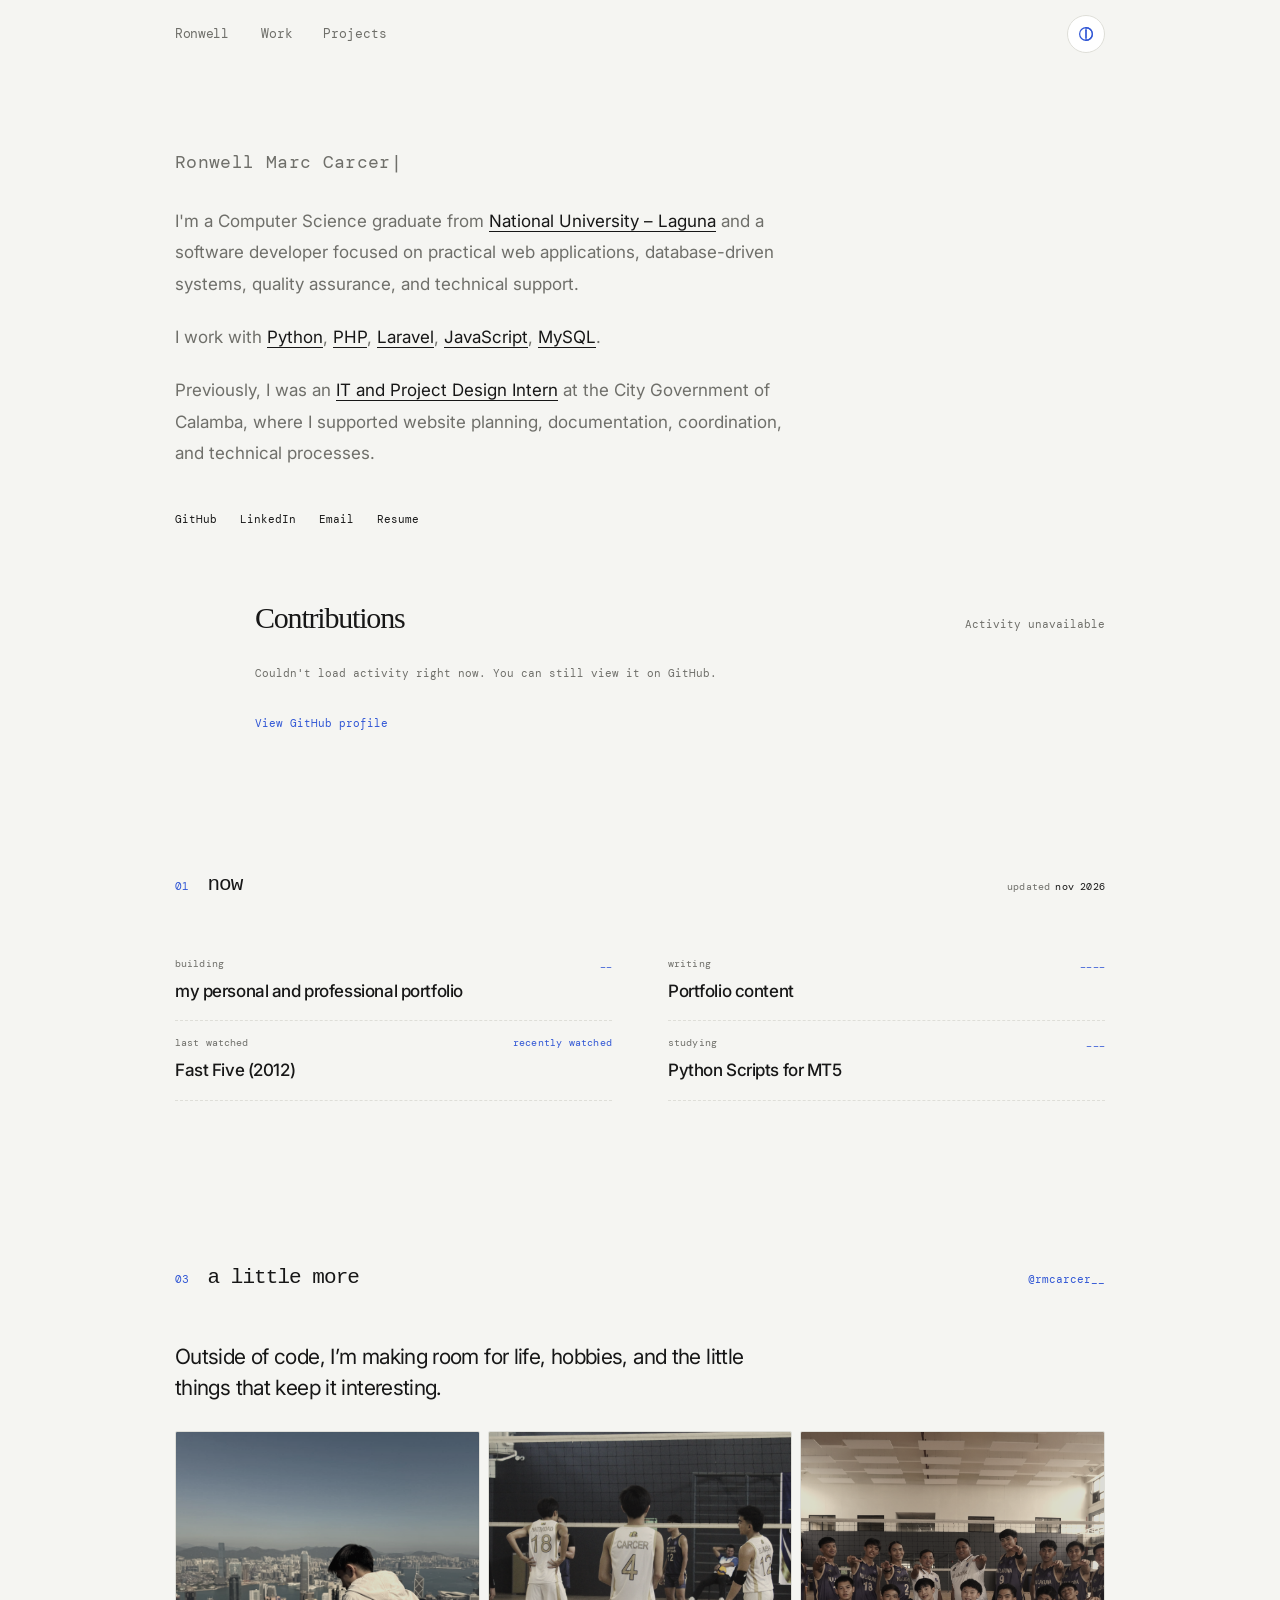
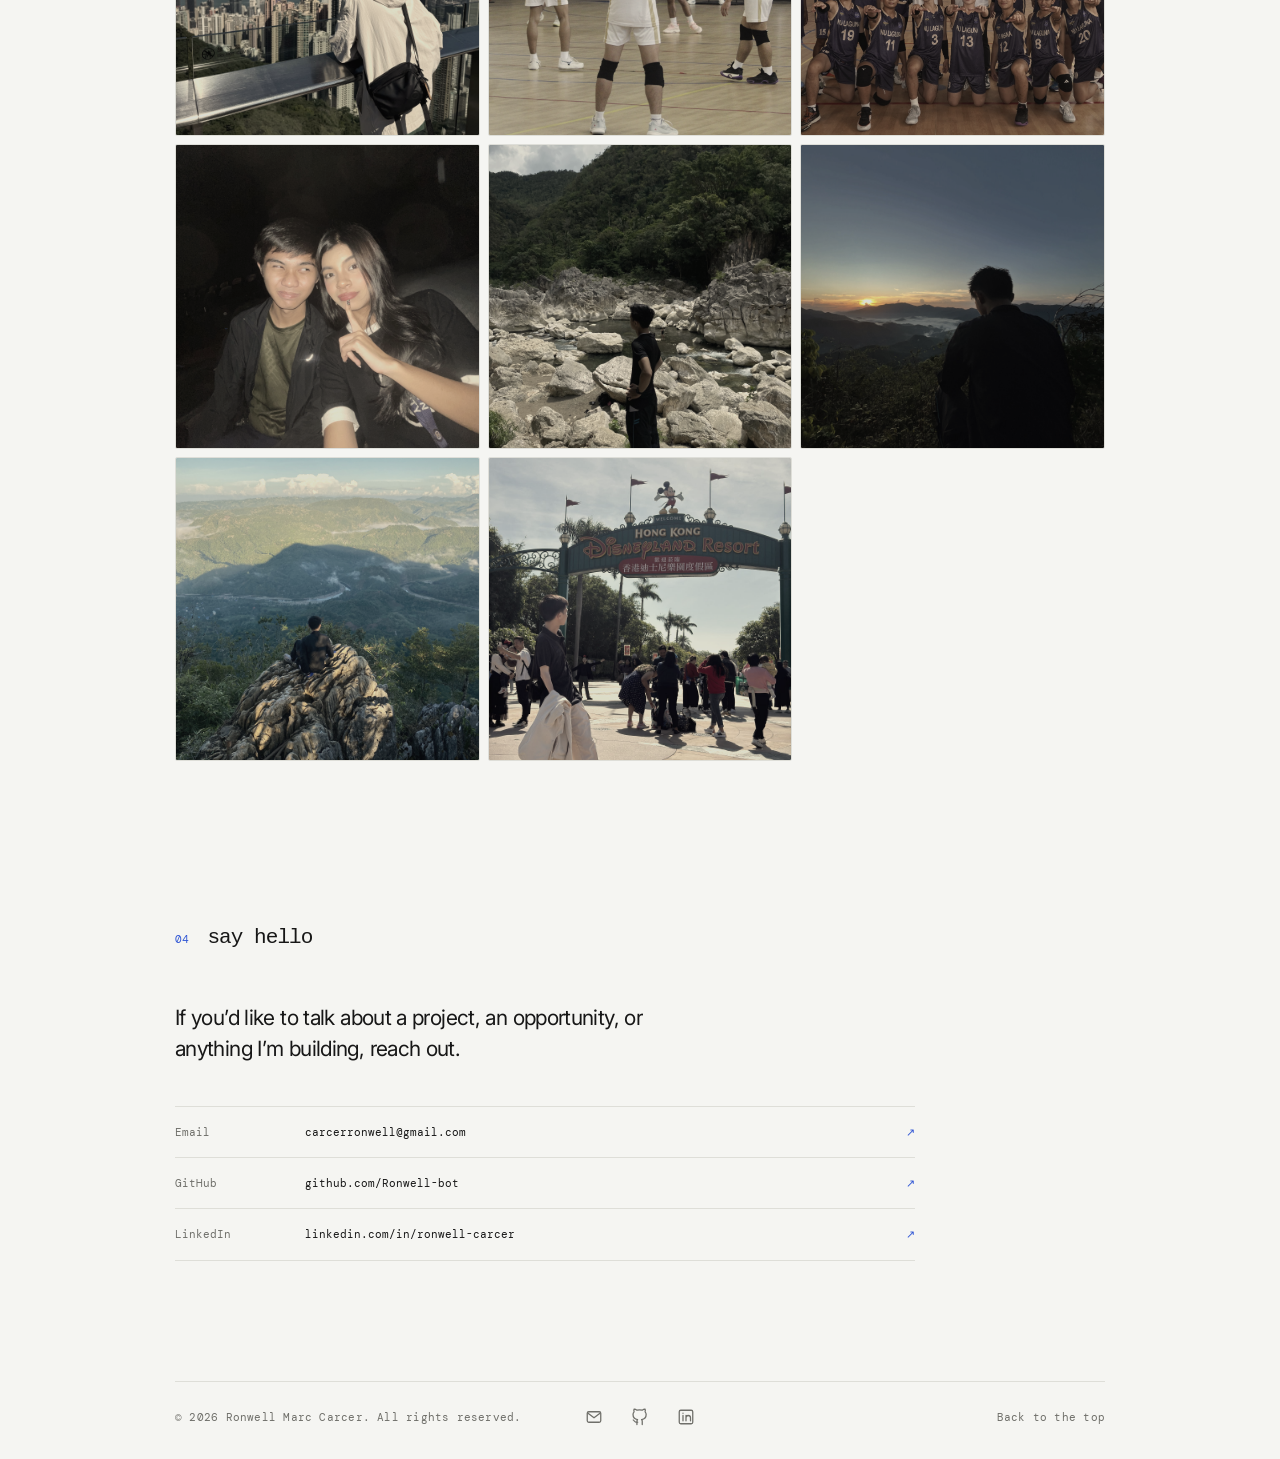
==== commit b69a8f76: "Changes in work page" ====
--- a/index.html
+++ b/index.html
@@ -88,11 +88,17 @@
           </div>
           <div class="now-list" aria-label="Current status updates">
             <div class="now-item">
-              <span class="now-key">building</span>
+              <div class="now-item-meta">
+                <span class="now-key">building</span>
+                <a href="projects.html">__</a>
+              </div>
               <span class="now-value"><a href="projects.html">my personal and professional portfolio</a></span>
             </div>
             <div class="now-item">
-              <span class="now-key">writing</span>
+              <div class="now-item-meta">
+                <span class="now-key">writing</span>
+                <a href="#"> ____</a>
+              </div>
               <span class="now-value"><a href="#">Portfolio content</a></span>
             </div>
             <div class="now-item">
@@ -113,7 +119,10 @@
               </span>
             </div>
             <div class="now-item">
-              <span class="now-key">studying</span>
+              <div class="now-item-meta">
+                <span class="now-key">studying</span>
+                <a href="#">___</a>
+              </div>
               <span class="now-value">Python Scripts for MT5</span>
             </div>
           </div>
--- a/style.css
+++ b/style.css
@@ -431,6 +431,29 @@
   letter-spacing: 0.01em;
   text-transform: lowercase;
 }
+.now-item-meta {
+  display: flex;
+  align-items: baseline;
+  justify-content: space-between;
+  gap: 16px;
+  width: 100%;
+}
+.now-item-meta > a {
+  color: var(--accent);
+  font-family: var(--font-mono);
+  font-size: 10px;
+  letter-spacing: 0.02em;
+  text-decoration: none;
+  transition: color 160ms ease;
+}
+.now-item-meta > a:hover,
+.now-item-meta > a:focus-visible {
+  color: var(--text);
+}
+.now-item-meta > a:focus-visible {
+  outline: 2px solid var(--accent);
+  outline-offset: 3px;
+}
 .now-value {
   color: var(--text);
   font-size: 17px;
@@ -707,6 +730,199 @@
   padding-top: 4px;
   line-height: 1.7;
   text-align: right;
+}
+.work-page {
+  width: min(1232px, calc(100% - 48px));
+  padding-top: clamp(48px, 5vw, 64px);
+  padding-bottom: 110px;
+}
+.work-site-header {
+  padding-right: max(18px, calc((100% - 1232px) / 2));
+  padding-left: max(18px, calc((100% - 1232px) / 2));
+}
+.work-site-header .site-nav a[aria-current="page"] {
+  position: relative;
+  color: var(--accent);
+}
+.work-site-header .site-nav a[aria-current="page"]::after {
+  position: absolute;
+  right: 0;
+  bottom: -8px;
+  left: 0;
+  height: 1px;
+  background: var(--accent);
+  content: "";
+}
+.work-intro {
+  width: min(800px, 100%);
+  margin: 0 auto clamp(64px, 6vw, 80px);
+}
+.work-intro .section-heading {
+  align-items: baseline;
+  margin-bottom: 12px;
+}
+.work-intro #work-title {
+  margin: 0;
+  font-family: Georgia, "Times New Roman", serif;
+  font-size: clamp(38px, 5vw, 48px);
+  font-weight: 400;
+  line-height: 1;
+  letter-spacing: -0.055em;
+  text-transform: lowercase;
+}
+.work-intro-copy {
+  max-width: 540px;
+  margin: 0 0 0 36px;
+  color: var(--muted);
+  font-family: var(--font-mono);
+  font-size: 12px;
+  line-height: 1.65;
+  text-transform: lowercase;
+}
+.work-section .section-heading {
+  align-items: baseline;
+  margin-bottom: 18px;
+}
+.work-section .section-heading > span {
+  font-family: var(--font-mono);
+  font-size: 11px;
+}
+.work-section .section-heading h2 {
+  font-family: Georgia, "Times New Roman", serif;
+  font-size: clamp(25px, 3vw, 30px);
+  font-weight: 400;
+  letter-spacing: -0.04em;
+  text-transform: lowercase;
+}
+.work-entry {
+  position: relative;
+  display: grid;
+  grid-template-columns: 32px minmax(0, 1fr) 180px;
+  gap: 0;
+  padding: 15px 0 34px;
+}
+.work-entry::before {
+  position: absolute;
+  top: 9px;
+  bottom: 0;
+  left: 2px;
+  width: 1px;
+  background: var(--line);
+  content: "";
+}
+.work-entry-index {
+  position: relative;
+  min-height: 20px;
+}
+.work-entry-index::before {
+  position: absolute;
+  top: 8px;
+  left: -1px;
+  width: 6px;
+  height: 6px;
+  border-radius: 50%;
+  background: var(--accent);
+  content: "";
+}
+.work-entry-main {
+  min-width: 0;
+}
+.work-entry-organization {
+  margin: 0 0 2px;
+  color: var(--text);
+  font-family: Georgia, "Times New Roman", serif;
+  font-size: clamp(20px, 2.4vw, 24px);
+  line-height: 1.35;
+}
+.work-entry-role {
+  margin: 0 0 12px;
+  color: var(--accent);
+  font-family: var(--font-mono);
+  font-size: 11px;
+  font-weight: 400;
+  letter-spacing: 0.025em;
+  line-height: 1.6;
+  text-transform: lowercase;
+}
+.work-entry-description,
+.work-entry-extended {
+  max-width: 760px;
+  color: var(--muted);
+  font-size: 14px;
+  line-height: 1.8;
+}
+.work-entry-description,
+.work-entry-extended {
+  margin: 0 0 12px;
+}
+.work-entry-extended {
+  margin-bottom: 0;
+}
+.work-entry-dates {
+  margin: 4px 0 0 20px;
+  color: var(--accent);
+  font-family: var(--font-mono);
+  font-size: 11px;
+  line-height: 1.7;
+  text-align: right;
+  text-transform: lowercase;
+}
+.work-entry-tags {
+  display: flex;
+  flex-wrap: wrap;
+  gap: 8px 18px;
+  margin-top: 18px;
+  color: var(--muted);
+  font-family: var(--font-mono);
+  font-size: 10px;
+  line-height: 1.7;
+}
+.work-entry-tags span::before {
+  content: "\00b7";
+  margin-right: 6px;
+  color: var(--accent);
+}
+.work-gallery {
+  display: flex;
+  grid-column: 2 / -1;
+  gap: 10px;
+  min-width: 0;
+  width: 100%;
+  max-width: 1070px;
+  margin-top: 22px;
+  overflow-x: auto;
+  overscroll-behavior-inline: contain;
+  scroll-snap-type: x proximity;
+  scrollbar-width: none;
+}
+.work-gallery::-webkit-scrollbar {
+  display: none;
+}
+.work-image {
+  flex: 0 0 260px;
+  min-width: 0;
+  margin: 0;
+  scroll-snap-align: start;
+}
+.work-image-portrait {
+  flex-basis: 135px;
+}
+.work-image img {
+  display: block;
+  width: 100%;
+  aspect-ratio: 1.45;
+  object-fit: cover;
+  filter: grayscale(0.25) sepia(0.35) saturate(0.82);
+}
+.work-image-portrait img {
+  aspect-ratio: 3 / 4;
+}
+.work-image figcaption {
+  margin-top: 8px;
+  color: var(--muted);
+  font-family: var(--font-mono);
+  font-size: 9px;
+  letter-spacing: 0.02em;
 }
 .personal-intro {
   max-width: 620px;
@@ -973,6 +1189,38 @@
     grid-template-columns: 34px minmax(0, 1fr);
     gap: 15px;
   }
+  .work-intro-copy {
+    margin-left: 32px;
+  }
+  .work-entry {
+    grid-template-columns: 26px minmax(0, 1fr);
+    gap: 12px 0;
+    padding: 22px 0 28px;
+  }
+  .work-entry-index {
+    grid-column: 1;
+    grid-row: 1;
+  }
+  .work-entry-dates {
+    grid-column: 2;
+    grid-row: 1;
+    margin: 0;
+    text-align: left;
+  }
+  .work-entry-main {
+    grid-column: 2;
+    grid-row: 2;
+  }
+  .work-gallery {
+    grid-column: 2;
+    gap: 8px;
+  }
+  .work-image {
+    flex-basis: clamp(180px, 38vw, 260px);
+  }
+  .work-image-portrait {
+    flex-basis: clamp(90px, 19vw, 130px);
+  }
   .project-stack {
     grid-column: 2;
     padding: 0;
